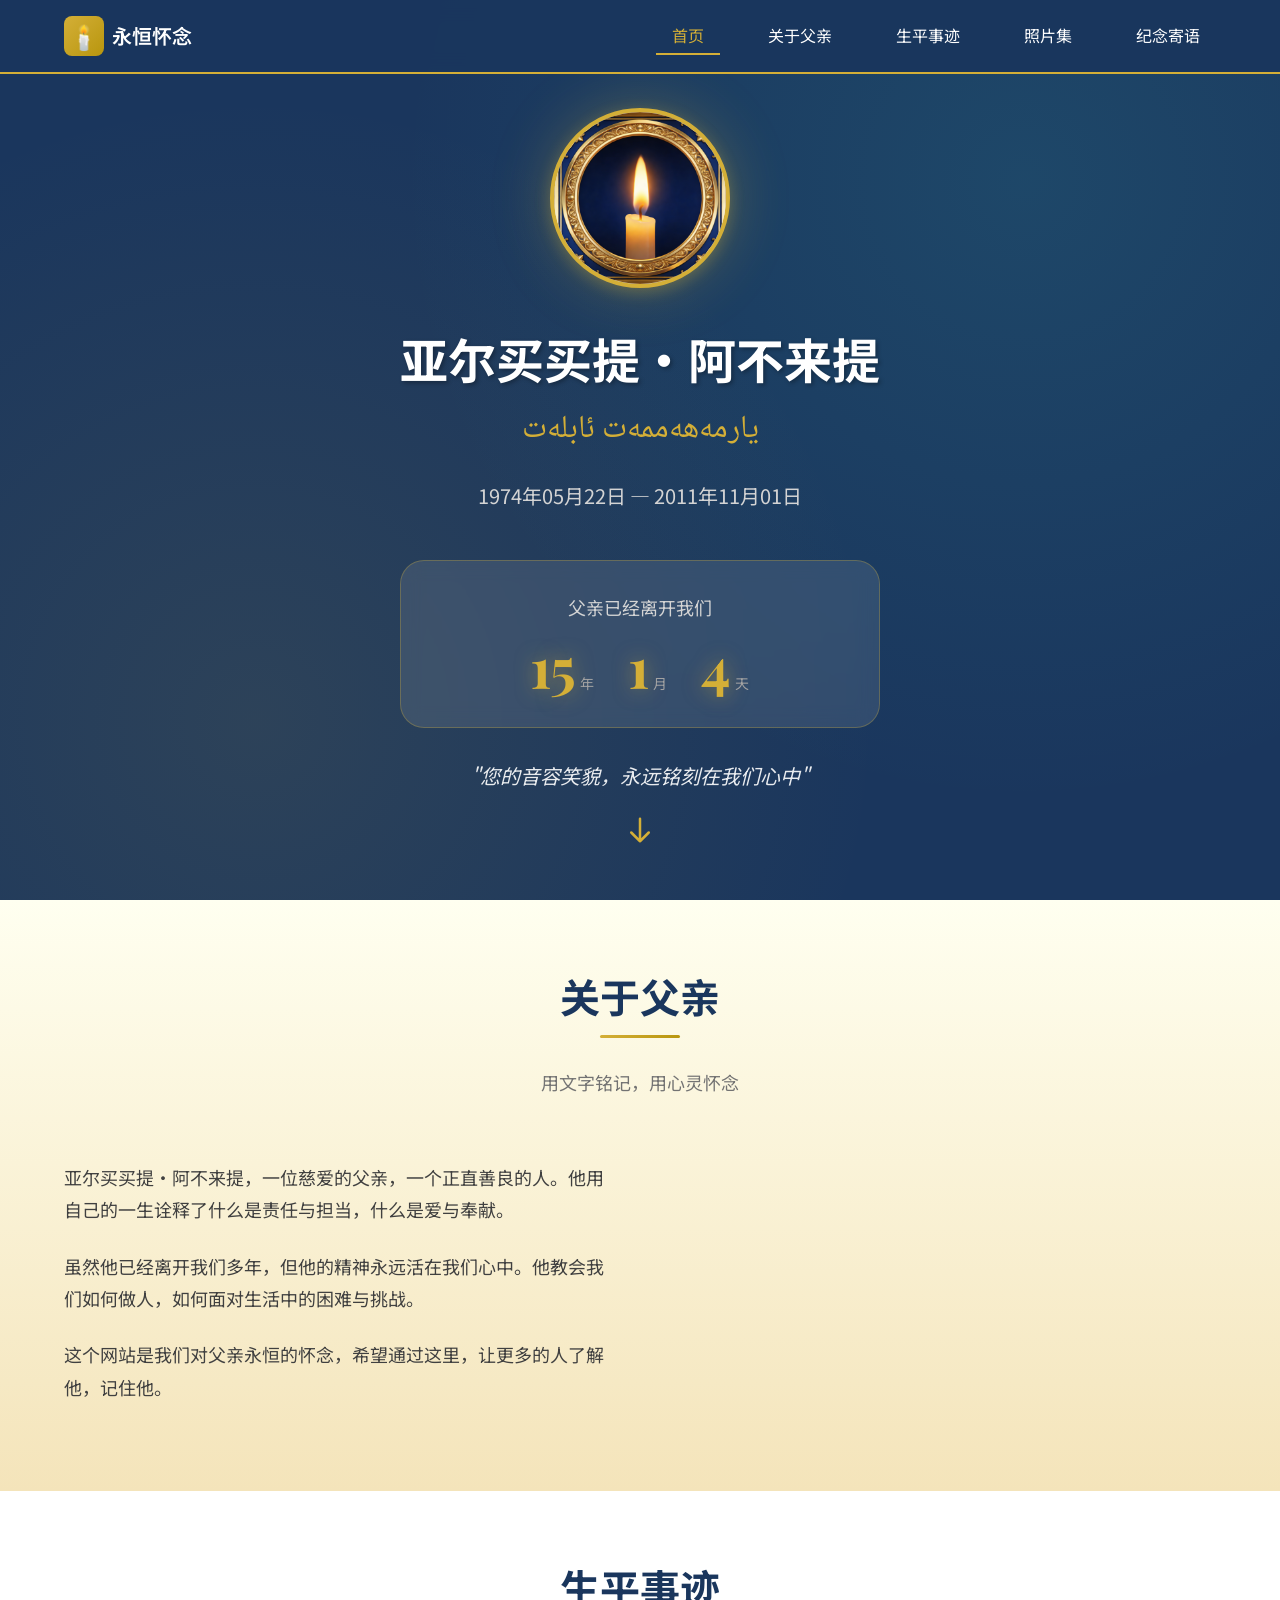
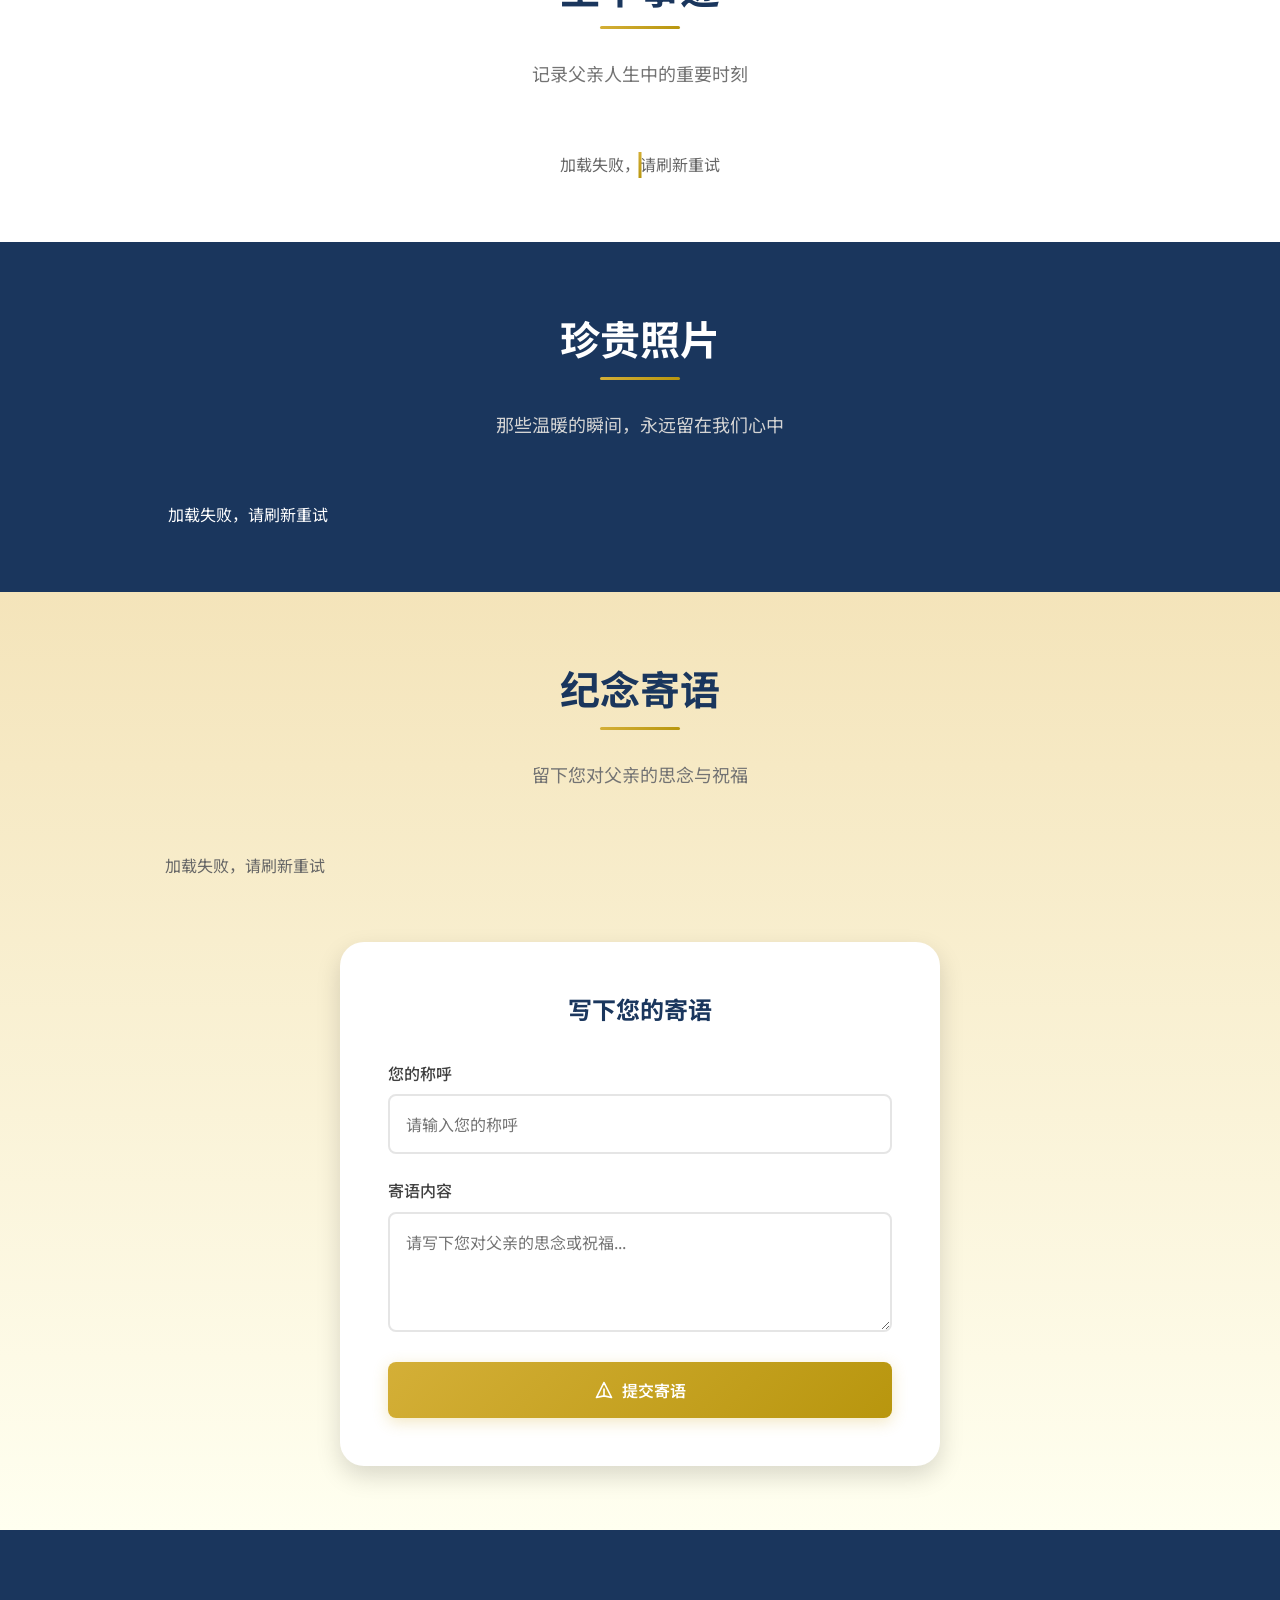
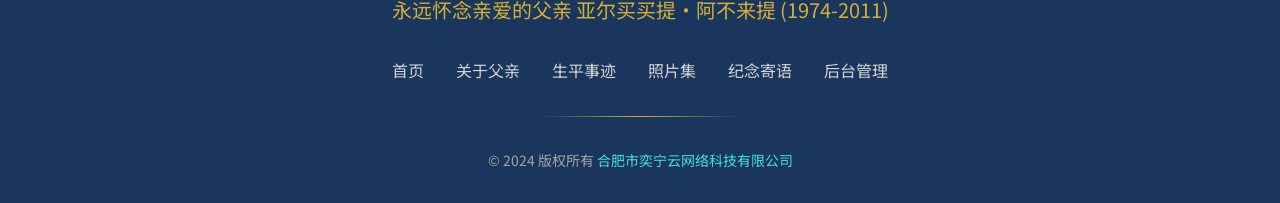
==== frontend/public/index.html @ 2c0def36 "Initial commit" ====
<!DOCTYPE html>
<html lang="zh-CN">
<head>
    <meta charset="UTF-8">
    <meta name="viewport" content="width=device-width, initial-scale=1.0">
    <meta name="description" content="永远怀念亚尔买买提・阿不来提，一位慈爱的父亲。1974.05.22 - 2011.11.01">
    <meta name="keywords" content="纪念网站,亚尔买买提,阿不来提,怀念父亲">
    <title>亚尔买买提・阿不来提纪念网站</title>
    
    <!-- 字体 -->
    <link rel="preconnect" href="https://fonts.googleapis.com">
    <link rel="preconnect" href="https://fonts.gstatic.com" crossorigin>
    <link href="https://fonts.googleapis.com/css2?family=Noto+Sans+SC:wght@300;400;500;600;700&family=Playfair+Display:wght@400;600;700&family=Noto+Naskh+Arabic:wght@400;600&display=swap" rel="stylesheet">
    
    <!-- 样式 -->
    <link rel="stylesheet" href="css/style.css">
    
    <!-- 图标 -->
    <link rel="icon" type="image/svg+xml" href="data:image/svg+xml,%3Csvg xmlns='http://www.w3.org/2000/svg' viewBox='0 0 100 100'%3E%3Ctext y='.9em' font-size='90'%3E🕯️%3C/text%3E%3C/svg%3E">
</head>
<body>
    <!-- 导航栏 -->
    <nav class="navbar" id="navbar">
        <div class="container">
            <a href="#" class="logo">
                <span class="logo-icon">🕯️</span>
                <span class="logo-text">永恒怀念</span>
            </a>
            <ul class="nav-links" id="navLinks">
                <li><a href="#hero" class="nav-link active">首页</a></li>
                <li><a href="#about" class="nav-link">关于父亲</a></li>
                <li><a href="#timeline" class="nav-link">生平事迹</a></li>
                <li><a href="#gallery" class="nav-link">照片集</a></li>
                <li><a href="#messages" class="nav-link">纪念寄语</a></li>
            </ul>
            <button class="mobile-toggle" id="mobileToggle" aria-label="菜单">
                <span></span>
                <span></span>
                <span></span>
            </button>
        </div>
    </nav>

    <!-- 英雄区域 -->
    <section class="hero" id="hero">
        <div class="hero-bg"></div>
        <div class="hero-overlay"></div>
        <div class="hero-pattern"></div>
        
        <div class="hero-content">
            <div class="hero-avatar">
                <img src="assets/images/avatar.png" alt="亚尔买买提・阿不来提" onerror="this.style.display='none'">
            </div>
            
            <h1 class="hero-name" id="fatherName">亚尔买买提・阿不来提</h1>
            <p class="hero-name-uyghur" id="fatherNameUyghur">يارمەھەممەت ئابلەت</p>
            <p class="hero-dates">
                <span id="birthDate">1974年05月22日</span> — <span id="deathDate">2011年11月01日</span>
            </p>
            
            <!-- 时间计算模块 -->
            <div class="time-counter">
                <p class="time-counter-label">父亲已经离开我们</p>
                <div class="time-counter-value" id="timeCounter">
                    <div class="time-unit">
                        <span class="time-number" id="years">--</span>
                        <span class="time-label">年</span>
                    </div>
                    <div class="time-unit">
                        <span class="time-number" id="months">--</span>
                        <span class="time-label">月</span>
                    </div>
                    <div class="time-unit">
                        <span class="time-number" id="days">--</span>
                        <span class="time-label">天</span>
                    </div>
                </div>
            </div>
            
            <p class="hero-quote" id="heroQuote">
                "您的音容笑貌，永远铭刻在我们心中"
            </p>
        </div>
        
        <a href="#about" class="scroll-indicator" aria-label="向下滚动">
            <svg xmlns="http://www.w3.org/2000/svg" fill="none" viewBox="0 0 24 24" stroke="currentColor">
                <path stroke-linecap="round" stroke-linejoin="round" stroke-width="2" d="M19 14l-7 7m0 0l-7-7m7 7V3" />
            </svg>
        </a>
    </section>

    <!-- 关于简介 -->
    <section class="section about-section" id="about">
        <div class="container">
            <header class="section-header">
                <h2 class="section-title">关于父亲</h2>
                <p class="section-subtitle">用文字铭记，用心灵怀念</p>
            </header>
            
            <div class="about-content">
                <div class="about-image">
                    <img src="assets/images/about.jpg" alt="父亲的照片" onerror="this.parentElement.style.display='none'">
                </div>
                <div class="about-text" id="aboutText">
                    <p>亚尔买买提・阿不来提，一位慈爱的父亲，一个正直善良的人。他用自己的一生诠释了什么是责任与担当，什么是爱与奉献。</p>
                    <p>虽然他已经离开我们多年，但他的精神永远活在我们心中。他教会我们如何做人，如何面对生活中的困难与挑战。</p>
                    <p>这个网站是我们对父亲永恒的怀念，希望通过这里，让更多的人了解他，记住他。</p>
                </div>
            </div>
        </div>
    </section>

    <!-- 生平时间线 -->
    <section class="section timeline-section" id="timeline">
        <div class="container">
            <header class="section-header">
                <h2 class="section-title">生平事迹</h2>
                <p class="section-subtitle">记录父亲人生中的重要时刻</p>
            </header>
            
            <div class="timeline" id="timelineContainer">
                <!-- 时间线内容将通过JS动态加载 -->
                <div class="loading">
                    <div class="loading-spinner"></div>
                </div>
            </div>
        </div>
    </section>

    <!-- 照片集 -->
    <section class="section gallery-section" id="gallery">
        <div class="container">
            <header class="section-header">
                <h2 class="section-title">珍贵照片</h2>
                <p class="section-subtitle">那些温暖的瞬间，永远留在我们心中</p>
            </header>
            
            <div class="gallery-grid" id="galleryContainer">
                <!-- 照片内容将通过JS动态加载 -->
                <div class="loading">
                    <div class="loading-spinner"></div>
                </div>
            </div>
        </div>
    </section>

    <!-- 纪念寄语 -->
    <section class="section messages-section" id="messages">
        <div class="container">
            <header class="section-header">
                <h2 class="section-title">纪念寄语</h2>
                <p class="section-subtitle">留下您对父亲的思念与祝福</p>
            </header>
            
            <div class="messages-grid" id="messagesContainer">
                <!-- 寄语内容将通过JS动态加载 -->
                <div class="loading">
                    <div class="loading-spinner"></div>
                </div>
            </div>
            
            <!-- 留言表单 -->
            <div class="message-form-container">
                <h3 class="message-form-title">写下您的寄语</h3>
                <form id="messageForm">
                    <div class="form-group">
                        <label class="form-label" for="authorName">您的称呼</label>
                        <input type="text" id="authorName" name="author_name" class="form-input" placeholder="请输入您的称呼" required maxlength="100">
                    </div>
                    <div class="form-group">
                        <label class="form-label" for="messageContent">寄语内容</label>
                        <textarea id="messageContent" name="content" class="form-textarea" placeholder="请写下您对父亲的思念或祝福..." required minlength="5" maxlength="1000"></textarea>
                    </div>
                    <button type="submit" class="btn btn-primary btn-block">
                        <svg xmlns="http://www.w3.org/2000/svg" width="20" height="20" fill="none" viewBox="0 0 24 24" stroke="currentColor">
                            <path stroke-linecap="round" stroke-linejoin="round" stroke-width="2" d="M12 19l9 2-9-18-9 18 9-2zm0 0v-8" />
                        </svg>
                        提交寄语
                    </button>
                </form>
            </div>
        </div>
    </section>

    <!-- 页脚 -->
    <footer class="footer">
        <div class="container">
            <div class="footer-content">
                <p class="footer-memorial" id="footerMemorial">
                    永远怀念亲爱的父亲 亚尔买买提・阿不来提 (1974-2011)
                </p>
                
                <nav class="footer-nav">
                    <a href="#hero">首页</a>
                    <a href="#about">关于父亲</a>
                    <a href="#timeline">生平事迹</a>
                    <a href="#gallery">照片集</a>
                    <a href="#messages">纪念寄语</a>
                    <a href="/admin/">后台管理</a>
                </nav>
                
                <div class="footer-divider"></div>
                
                <p class="footer-copyright">
                    © 2024 版权所有 <a href="https://www.yiningyun.com" target="_blank" rel="noopener">合肥市奕宁云网络科技有限公司</a>
                </p>
            </div>
        </div>
    </footer>

    <!-- Toast 通知容器 -->
    <div class="toast-container" id="toastContainer"></div>

    <!-- 图片查看模态框 -->
    <div class="modal-overlay" id="lightboxModal">
        <div class="modal lightbox">
            <button class="modal-close" id="lightboxClose" aria-label="关闭">
                <svg xmlns="http://www.w3.org/2000/svg" width="24" height="24" fill="none" viewBox="0 0 24 24" stroke="currentColor">
                    <path stroke-linecap="round" stroke-linejoin="round" stroke-width="2" d="M6 18L18 6M6 6l12 12" />
                </svg>
            </button>
            <img id="lightboxImage" src="" alt="">
        </div>
    </div>

    <!-- 主脚本 -->
    <script src="js/app.js"></script>
</body>
</html>
---- frontend/public/css/style.css ----
/**
 * 亚尔买买提・阿不来提纪念网站 - 主样式表
 * 融入新疆维吾尔族特色设计元素
 * 版权所有 © 合肥市奕宁云网络科技有限公司 www.yiningyun.com
 */

/* ==================== CSS变量定义 ==================== */
:root {
    /* 维吾尔族特色配色 */
    --color-gold: #D4AF37;
    --color-gold-light: #E8C758;
    --color-gold-dark: #B8960E;
    --color-deep-blue: #1a365d;
    --color-deep-blue-light: #2d4a7c;
    --color-turquoise: #40E0D0;
    --color-turquoise-light: #7FFFD4;
    --color-crimson: #DC143C;
    --color-ivory: #FFFFF0;
    --color-sand: #F4E4BA;
    --color-brown: #8B4513;
    
    /* 通用颜色 */
    --color-white: #ffffff;
    --color-black: #1a1a1a;
    --color-gray-100: #f7f7f7;
    --color-gray-200: #e5e5e5;
    --color-gray-300: #d4d4d4;
    --color-gray-400: #a3a3a3;
    --color-gray-500: #737373;
    --color-gray-600: #525252;
    --color-gray-700: #404040;
    --color-gray-800: #262626;
    
    /* 渐变色 */
    --gradient-gold: linear-gradient(135deg, var(--color-gold) 0%, var(--color-gold-dark) 100%);
    --gradient-blue: linear-gradient(135deg, var(--color-deep-blue) 0%, var(--color-deep-blue-light) 100%);
    --gradient-hero: linear-gradient(180deg, rgba(26, 54, 93, 0.9) 0%, rgba(26, 54, 93, 0.7) 50%, rgba(26, 54, 93, 0.9) 100%);
    
    /* 字体 */
    --font-primary: 'Noto Sans SC', 'Microsoft YaHei', sans-serif;
    --font-decorative: 'Playfair Display', serif;
    --font-arabic: 'Noto Naskh Arabic', serif;
    
    /* 间距 */
    --spacing-xs: 0.25rem;
    --spacing-sm: 0.5rem;
    --spacing-md: 1rem;
    --spacing-lg: 1.5rem;
    --spacing-xl: 2rem;
    --spacing-2xl: 3rem;
    --spacing-3xl: 4rem;
    
    /* 阴影 */
    --shadow-sm: 0 1px 2px rgba(0, 0, 0, 0.1);
    --shadow-md: 0 4px 6px rgba(0, 0, 0, 0.1);
    --shadow-lg: 0 10px 25px rgba(0, 0, 0, 0.15);
    --shadow-xl: 0 20px 40px rgba(0, 0, 0, 0.2);
    --shadow-gold: 0 4px 15px rgba(212, 175, 55, 0.3);
    
    /* 圆角 */
    --radius-sm: 4px;
    --radius-md: 8px;
    --radius-lg: 16px;
    --radius-xl: 24px;
    --radius-full: 9999px;
    
    /* 过渡 */
    --transition-fast: 0.15s ease;
    --transition-normal: 0.3s ease;
    --transition-slow: 0.5s ease;
}

/* ==================== 重置样式 ==================== */
*, *::before, *::after {
    margin: 0;
    padding: 0;
    box-sizing: border-box;
}

html {
    scroll-behavior: smooth;
    font-size: 16px;
}

body {
    font-family: var(--font-primary);
    color: var(--color-gray-800);
    background-color: var(--color-ivory);
    line-height: 1.6;
    min-height: 100vh;
    overflow-x: hidden;
}

a {
    text-decoration: none;
    color: inherit;
    transition: color var(--transition-fast);
}

img {
    max-width: 100%;
    height: auto;
    display: block;
}

ul, ol {
    list-style: none;
}

button {
    cursor: pointer;
    border: none;
    background: none;
    font-family: inherit;
}

/* ==================== 维吾尔族装饰纹样 ==================== */
.pattern-border {
    position: relative;
}

.pattern-border::before,
.pattern-border::after {
    content: '';
    position: absolute;
    left: 0;
    right: 0;
    height: 20px;
    background: url("data:image/svg+xml,%3Csvg xmlns='http://www.w3.org/2000/svg' viewBox='0 0 100 20'%3E%3Cpath d='M0 10 L10 0 L20 10 L30 0 L40 10 L50 0 L60 10 L70 0 L80 10 L90 0 L100 10' stroke='%23D4AF37' stroke-width='2' fill='none'/%3E%3Ccircle cx='10' cy='0' r='3' fill='%23D4AF37'/%3E%3Ccircle cx='30' cy='0' r='3' fill='%23D4AF37'/%3E%3Ccircle cx='50' cy='0' r='3' fill='%23D4AF37'/%3E%3Ccircle cx='70' cy='0' r='3' fill='%23D4AF37'/%3E%3Ccircle cx='90' cy='0' r='3' fill='%23D4AF37'/%3E%3C/svg%3E") repeat-x;
    opacity: 0.6;
}

.pattern-border::before {
    top: 0;
}

.pattern-border::after {
    bottom: 0;
    transform: rotate(180deg);
}

/* 几何装饰图案 */
.geometric-pattern {
    background-image: 
        linear-gradient(45deg, transparent 45%, var(--color-gold) 45%, var(--color-gold) 55%, transparent 55%),
        linear-gradient(-45deg, transparent 45%, var(--color-gold) 45%, var(--color-gold) 55%, transparent 55%);
    background-size: 20px 20px;
    opacity: 0.1;
}

/* ==================== 导航栏 ==================== */
.navbar {
    position: fixed;
    top: 0;
    left: 0;
    right: 0;
    z-index: 1000;
    background: rgba(26, 54, 93, 0.95);
    backdrop-filter: blur(10px);
    padding: var(--spacing-md) 0;
    transition: all var(--transition-normal);
    border-bottom: 2px solid var(--color-gold);
}

.navbar.scrolled {
    padding: var(--spacing-sm) 0;
    box-shadow: var(--shadow-lg);
}

.navbar .container {
    display: flex;
    justify-content: space-between;
    align-items: center;
    max-width: 1200px;
    margin: 0 auto;
    padding: 0 var(--spacing-lg);
}

.navbar .logo {
    display: flex;
    align-items: center;
    gap: var(--spacing-sm);
}

.navbar .logo-icon {
    width: 40px;
    height: 40px;
    background: var(--gradient-gold);
    border-radius: var(--radius-md);
    display: flex;
    align-items: center;
    justify-content: center;
    font-size: 1.5rem;
}

.navbar .logo-text {
    color: var(--color-white);
    font-size: 1.25rem;
    font-weight: 600;
}

.navbar .nav-links {
    display: flex;
    gap: var(--spacing-xl);
}

.navbar .nav-link {
    color: var(--color-white);
    font-size: 1rem;
    padding: var(--spacing-sm) var(--spacing-md);
    position: relative;
    transition: color var(--transition-fast);
}

.navbar .nav-link::after {
    content: '';
    position: absolute;
    bottom: 0;
    left: 50%;
    width: 0;
    height: 2px;
    background: var(--color-gold);
    transition: all var(--transition-normal);
    transform: translateX(-50%);
}

.navbar .nav-link:hover,
.navbar .nav-link.active {
    color: var(--color-gold);
}

.navbar .nav-link:hover::after,
.navbar .nav-link.active::after {
    width: 100%;
}

.navbar .mobile-toggle {
    display: none;
    flex-direction: column;
    gap: 5px;
    padding: var(--spacing-sm);
}

.navbar .mobile-toggle span {
    width: 25px;
    height: 2px;
    background: var(--color-white);
    transition: all var(--transition-fast);
}

/* ==================== 英雄区域 ==================== */
.hero {
    min-height: 100vh;
    display: flex;
    align-items: center;
    justify-content: center;
    position: relative;
    background: var(--color-deep-blue);
    overflow: hidden;
}

.hero-bg {
    position: absolute;
    inset: 0;
    background: url('../assets/images/hero-bg.jpg') center/cover no-repeat;
    opacity: 0.3;
}

.hero-overlay {
    position: absolute;
    inset: 0;
    background: var(--gradient-hero);
}

.hero-pattern {
    position: absolute;
    inset: 0;
    background-image: 
        radial-gradient(circle at 20% 80%, rgba(212, 175, 55, 0.1) 0%, transparent 50%),
        radial-gradient(circle at 80% 20%, rgba(64, 224, 208, 0.1) 0%, transparent 50%);
}

.hero-content {
    position: relative;
    z-index: 10;
    text-align: center;
    padding: var(--spacing-xl);
    max-width: 800px;
}

.hero-avatar {
    width: 180px;
    height: 180px;
    margin: 0 auto var(--spacing-xl);
    border-radius: 50%;
    border: 4px solid var(--color-gold);
    box-shadow: var(--shadow-gold), 0 0 60px rgba(212, 175, 55, 0.3);
    overflow: hidden;
    background: var(--color-gray-200);
    animation: float 6s ease-in-out infinite;
}

@keyframes float {
    0%, 100% { transform: translateY(0); }
    50% { transform: translateY(-10px); }
}

.hero-avatar img {
    width: 100%;
    height: 100%;
    object-fit: cover;
}

.hero-name {
    font-size: 3rem;
    font-weight: 700;
    color: var(--color-white);
    margin-bottom: var(--spacing-sm);
    text-shadow: 2px 2px 4px rgba(0, 0, 0, 0.3);
}

.hero-name-uyghur {
    font-family: var(--font-arabic);
    font-size: 2rem;
    color: var(--color-gold);
    margin-bottom: var(--spacing-lg);
    direction: rtl;
}

.hero-dates {
    font-size: 1.25rem;
    color: var(--color-gray-300);
    margin-bottom: var(--spacing-2xl);
}

/* 时间计算模块 */
.time-counter {
    background: rgba(255, 255, 255, 0.1);
    backdrop-filter: blur(10px);
    border-radius: var(--radius-xl);
    padding: var(--spacing-xl) var(--spacing-2xl);
    border: 1px solid rgba(212, 175, 55, 0.3);
    margin-bottom: var(--spacing-xl);
}

.time-counter-label {
    font-size: 1.125rem;
    color: var(--color-gray-300);
    margin-bottom: var(--spacing-md);
}

.time-counter-value {
    display: flex;
    justify-content: center;
    gap: var(--spacing-xl);
    flex-wrap: wrap;
}

.time-unit {
    text-align: center;
}

.time-number {
    font-size: 3.5rem;
    font-weight: 700;
    color: var(--color-gold);
    line-height: 1;
    font-family: var(--font-decorative);
    text-shadow: 0 0 20px rgba(212, 175, 55, 0.5);
}

.time-label {
    font-size: 0.875rem;
    color: var(--color-gray-400);
    margin-top: var(--spacing-xs);
    text-transform: uppercase;
    letter-spacing: 2px;
}

.hero-quote {
    font-size: 1.25rem;
    color: var(--color-white);
    font-style: italic;
    max-width: 600px;
    margin: 0 auto;
    opacity: 0.9;
}

.scroll-indicator {
    position: absolute;
    bottom: var(--spacing-2xl);
    left: 50%;
    transform: translateX(-50%);
    animation: bounce 2s infinite;
}

@keyframes bounce {
    0%, 20%, 50%, 80%, 100% { transform: translateX(-50%) translateY(0); }
    40% { transform: translateX(-50%) translateY(-20px); }
    60% { transform: translateX(-50%) translateY(-10px); }
}

.scroll-indicator svg {
    width: 30px;
    height: 30px;
    color: var(--color-gold);
}

/* ==================== 通用容器 ==================== */
.container {
    max-width: 1200px;
    margin: 0 auto;
    padding: 0 var(--spacing-lg);
}

.section {
    padding: var(--spacing-3xl) 0;
}

.section-header {
    text-align: center;
    margin-bottom: var(--spacing-3xl);
}

.section-title {
    font-size: 2.5rem;
    font-weight: 700;
    color: var(--color-deep-blue);
    margin-bottom: var(--spacing-md);
    position: relative;
    display: inline-block;
}

.section-title::after {
    content: '';
    position: absolute;
    bottom: -10px;
    left: 50%;
    transform: translateX(-50%);
    width: 80px;
    height: 3px;
    background: var(--gradient-gold);
    border-radius: var(--radius-full);
}

.section-subtitle {
    font-size: 1.125rem;
    color: var(--color-gray-500);
    max-width: 600px;
    margin: var(--spacing-lg) auto 0;
}

/* ==================== 关于简介 ==================== */
.about-section {
    background: linear-gradient(180deg, var(--color-ivory) 0%, var(--color-sand) 100%);
}

.about-content {
    display: grid;
    grid-template-columns: 1fr 1fr;
    gap: var(--spacing-3xl);
    align-items: center;
}

.about-image {
    position: relative;
}

.about-image img {
    border-radius: var(--radius-lg);
    box-shadow: var(--shadow-xl);
}

.about-image::before {
    content: '';
    position: absolute;
    top: -20px;
    left: -20px;
    right: 20px;
    bottom: 20px;
    border: 3px solid var(--color-gold);
    border-radius: var(--radius-lg);
    z-index: -1;
}

.about-text {
    font-size: 1.125rem;
    line-height: 1.8;
    color: var(--color-gray-700);
}

.about-text p {
    margin-bottom: var(--spacing-lg);
}

/* ==================== 生平时间线 ==================== */
.timeline-section {
    background: var(--color-white);
}

.timeline {
    position: relative;
    max-width: 800px;
    margin: 0 auto;
}

.timeline::before {
    content: '';
    position: absolute;
    left: 50%;
    top: 0;
    bottom: 0;
    width: 3px;
    background: var(--gradient-gold);
    transform: translateX(-50%);
}

.timeline-item {
    position: relative;
    padding: var(--spacing-xl) 0;
    display: grid;
    grid-template-columns: 1fr 1fr;
    gap: var(--spacing-2xl);
}

.timeline-item:nth-child(odd) .timeline-content {
    grid-column: 1;
    text-align: right;
    padding-right: var(--spacing-2xl);
}

.timeline-item:nth-child(odd) .timeline-date {
    grid-column: 2;
    text-align: left;
    padding-left: var(--spacing-2xl);
}

.timeline-item:nth-child(even) .timeline-content {
    grid-column: 2;
    text-align: left;
    padding-left: var(--spacing-2xl);
}

.timeline-item:nth-child(even) .timeline-date {
    grid-column: 1;
    text-align: right;
    padding-right: var(--spacing-2xl);
}

.timeline-dot {
    position: absolute;
    left: 50%;
    top: 50%;
    transform: translate(-50%, -50%);
    width: 20px;
    height: 20px;
    background: var(--color-gold);
    border-radius: 50%;
    border: 4px solid var(--color-white);
    box-shadow: var(--shadow-md);
    z-index: 10;
}

.timeline-date {
    font-size: 1.25rem;
    font-weight: 600;
    color: var(--color-gold-dark);
    display: flex;
    align-items: center;
}

.timeline-content h3 {
    font-size: 1.5rem;
    color: var(--color-deep-blue);
    margin-bottom: var(--spacing-sm);
}

.timeline-content p {
    color: var(--color-gray-600);
    line-height: 1.7;
}

/* ==================== 照片集 ==================== */
.gallery-section {
    background: var(--color-deep-blue);
    color: var(--color-white);
}

.gallery-section .section-title {
    color: var(--color-white);
}

.gallery-section .section-subtitle {
    color: var(--color-gray-300);
}

.gallery-grid {
    display: grid;
    grid-template-columns: repeat(auto-fill, minmax(300px, 1fr));
    gap: var(--spacing-lg);
}

.gallery-item {
    position: relative;
    border-radius: var(--radius-lg);
    overflow: hidden;
    aspect-ratio: 4/3;
    cursor: pointer;
    transition: transform var(--transition-normal);
}

.gallery-item:hover {
    transform: scale(1.02);
}

.gallery-item img {
    width: 100%;
    height: 100%;
    object-fit: cover;
    transition: transform var(--transition-slow);
}

.gallery-item:hover img {
    transform: scale(1.1);
}

.gallery-overlay {
    position: absolute;
    inset: 0;
    background: linear-gradient(transparent 50%, rgba(0, 0, 0, 0.8) 100%);
    display: flex;
    align-items: flex-end;
    padding: var(--spacing-lg);
    opacity: 0;
    transition: opacity var(--transition-normal);
}

.gallery-item:hover .gallery-overlay {
    opacity: 1;
}

.gallery-caption {
    color: var(--color-white);
}

.gallery-caption h4 {
    font-size: 1.125rem;
    margin-bottom: var(--spacing-xs);
}

.gallery-caption p {
    font-size: 0.875rem;
    opacity: 0.8;
}

/* ==================== 寄语墙 ==================== */
.messages-section {
    background: linear-gradient(180deg, var(--color-sand) 0%, var(--color-ivory) 100%);
}

.messages-grid {
    display: grid;
    grid-template-columns: repeat(auto-fill, minmax(350px, 1fr));
    gap: var(--spacing-xl);
}

.message-card {
    background: var(--color-white);
    border-radius: var(--radius-lg);
    padding: var(--spacing-xl);
    box-shadow: var(--shadow-md);
    position: relative;
    transition: all var(--transition-normal);
    border-left: 4px solid var(--color-gold);
}

.message-card:hover {
    transform: translateY(-5px);
    box-shadow: var(--shadow-lg);
}

.message-card::before {
    content: '"';
    position: absolute;
    top: var(--spacing-md);
    left: var(--spacing-lg);
    font-size: 4rem;
    color: var(--color-gold);
    opacity: 0.2;
    font-family: var(--font-decorative);
    line-height: 1;
}

.message-content {
    font-size: 1rem;
    line-height: 1.8;
    color: var(--color-gray-700);
    margin-bottom: var(--spacing-lg);
    padding-top: var(--spacing-lg);
}

.message-author {
    display: flex;
    align-items: center;
    gap: var(--spacing-md);
}

.message-avatar {
    width: 40px;
    height: 40px;
    background: var(--gradient-gold);
    border-radius: 50%;
    display: flex;
    align-items: center;
    justify-content: center;
    color: var(--color-white);
    font-weight: 600;
}

.message-name {
    font-weight: 600;
    color: var(--color-deep-blue);
}

.message-date {
    font-size: 0.875rem;
    color: var(--color-gray-400);
}

/* 留言表单 */
.message-form-container {
    max-width: 600px;
    margin: var(--spacing-3xl) auto 0;
    background: var(--color-white);
    border-radius: var(--radius-xl);
    padding: var(--spacing-2xl);
    box-shadow: var(--shadow-lg);
}

.message-form-title {
    font-size: 1.5rem;
    color: var(--color-deep-blue);
    text-align: center;
    margin-bottom: var(--spacing-xl);
}

.form-group {
    margin-bottom: var(--spacing-lg);
}

.form-label {
    display: block;
    font-weight: 500;
    color: var(--color-gray-700);
    margin-bottom: var(--spacing-sm);
}

.form-input,
.form-textarea {
    width: 100%;
    padding: var(--spacing-md);
    border: 2px solid var(--color-gray-200);
    border-radius: var(--radius-md);
    font-size: 1rem;
    font-family: inherit;
    transition: all var(--transition-fast);
    background: var(--color-white);
}

.form-input:focus,
.form-textarea:focus {
    outline: none;
    border-color: var(--color-gold);
    box-shadow: 0 0 0 3px rgba(212, 175, 55, 0.1);
}

.form-textarea {
    min-height: 120px;
    resize: vertical;
}

.btn {
    display: inline-flex;
    align-items: center;
    justify-content: center;
    gap: var(--spacing-sm);
    padding: var(--spacing-md) var(--spacing-xl);
    font-size: 1rem;
    font-weight: 600;
    border-radius: var(--radius-md);
    transition: all var(--transition-normal);
    cursor: pointer;
}

.btn-primary {
    background: var(--gradient-gold);
    color: var(--color-white);
    border: none;
    box-shadow: var(--shadow-gold);
}

.btn-primary:hover {
    transform: translateY(-2px);
    box-shadow: 0 6px 20px rgba(212, 175, 55, 0.4);
}

.btn-primary:active {
    transform: translateY(0);
}

.btn-block {
    width: 100%;
}

/* ==================== 页脚 ==================== */
.footer {
    background: var(--color-deep-blue);
    color: var(--color-white);
    padding: var(--spacing-3xl) 0 var(--spacing-xl);
}

.footer-content {
    display: flex;
    flex-direction: column;
    align-items: center;
    text-align: center;
    gap: var(--spacing-xl);
}

.footer-memorial {
    font-size: 1.25rem;
    color: var(--color-gold);
}

.footer-nav {
    display: flex;
    gap: var(--spacing-xl);
    flex-wrap: wrap;
    justify-content: center;
}

.footer-nav a {
    color: var(--color-gray-300);
    transition: color var(--transition-fast);
}

.footer-nav a:hover {
    color: var(--color-gold);
}

.footer-divider {
    width: 100%;
    max-width: 200px;
    height: 1px;
    background: linear-gradient(90deg, transparent, var(--color-gold), transparent);
}

.footer-copyright {
    font-size: 0.875rem;
    color: var(--color-gray-400);
}

.footer-copyright a {
    color: var(--color-turquoise);
}

.footer-copyright a:hover {
    text-decoration: underline;
}

/* ==================== 响应式设计 ==================== */
@media (max-width: 1024px) {
    .about-content {
        grid-template-columns: 1fr;
        gap: var(--spacing-2xl);
    }
    
    .about-image {
        max-width: 500px;
        margin: 0 auto;
    }
}

@media (max-width: 768px) {
    html {
        font-size: 14px;
    }
    
    .navbar .nav-links {
        position: fixed;
        top: 70px;
        left: 0;
        right: 0;
        background: var(--color-deep-blue);
        flex-direction: column;
        align-items: center;
        padding: var(--spacing-xl);
        gap: var(--spacing-lg);
        transform: translateY(-100%);
        opacity: 0;
        transition: all var(--transition-normal);
        pointer-events: none;
    }
    
    .navbar .nav-links.active {
        transform: translateY(0);
        opacity: 1;
        pointer-events: auto;
    }
    
    .navbar .mobile-toggle {
        display: flex;
    }
    
    .hero-name {
        font-size: 2rem;
    }
    
    .hero-name-uyghur {
        font-size: 1.5rem;
    }
    
    .time-number {
        font-size: 2.5rem;
    }
    
    .timeline::before {
        left: 20px;
    }
    
    .timeline-item {
        grid-template-columns: 1fr;
        padding-left: 60px;
    }
    
    .timeline-item .timeline-content,
    .timeline-item .timeline-date {
        grid-column: 1 !important;
        text-align: left !important;
        padding: 0 !important;
    }
    
    .timeline-dot {
        left: 20px;
    }
    
    .messages-grid {
        grid-template-columns: 1fr;
    }
}

@media (max-width: 480px) {
    .section {
        padding: var(--spacing-2xl) 0;
    }
    
    .section-title {
        font-size: 1.75rem;
    }
    
    .time-counter-value {
        gap: var(--spacing-md);
    }
    
    .time-number {
        font-size: 2rem;
    }
    
    .gallery-grid {
        grid-template-columns: 1fr;
    }
}

/* ==================== 动画类 ==================== */
.fade-in {
    animation: fadeIn 0.6s ease forwards;
}

@keyframes fadeIn {
    from {
        opacity: 0;
        transform: translateY(20px);
    }
    to {
        opacity: 1;
        transform: translateY(0);
    }
}

.slide-in-left {
    animation: slideInLeft 0.6s ease forwards;
}

@keyframes slideInLeft {
    from {
        opacity: 0;
        transform: translateX(-30px);
    }
    to {
        opacity: 1;
        transform: translateX(0);
    }
}

.slide-in-right {
    animation: slideInRight 0.6s ease forwards;
}

@keyframes slideInRight {
    from {
        opacity: 0;
        transform: translateX(30px);
    }
    to {
        opacity: 1;
        transform: translateX(0);
    }
}

/* ==================== Toast 通知 ==================== */
.toast-container {
    position: fixed;
    top: var(--spacing-xl);
    right: var(--spacing-xl);
    z-index: 9999;
    display: flex;
    flex-direction: column;
    gap: var(--spacing-md);
}

.toast {
    background: var(--color-white);
    border-radius: var(--radius-md);
    padding: var(--spacing-md) var(--spacing-lg);
    box-shadow: var(--shadow-lg);
    display: flex;
    align-items: center;
    gap: var(--spacing-md);
    min-width: 300px;
    animation: slideInRight 0.3s ease;
}

.toast.success {
    border-left: 4px solid #10B981;
}

.toast.error {
    border-left: 4px solid #EF4444;
}

.toast.warning {
    border-left: 4px solid #F59E0B;
}

.toast-icon {
    font-size: 1.25rem;
}

.toast-message {
    flex: 1;
    color: var(--color-gray-700);
}

.toast-close {
    color: var(--color-gray-400);
    cursor: pointer;
    padding: var(--spacing-xs);
}

.toast-close:hover {
    color: var(--color-gray-600);
}

/* ==================== 模态框 ==================== */
.modal-overlay {
    position: fixed;
    inset: 0;
    background: rgba(0, 0, 0, 0.6);
    display: flex;
    align-items: center;
    justify-content: center;
    z-index: 9999;
    opacity: 0;
    visibility: hidden;
    transition: all var(--transition-normal);
}

.modal-overlay.active {
    opacity: 1;
    visibility: visible;
}

.modal {
    background: var(--color-white);
    border-radius: var(--radius-xl);
    max-width: 90%;
    max-height: 90vh;
    overflow: auto;
    transform: scale(0.9);
    transition: transform var(--transition-normal);
}

.modal-overlay.active .modal {
    transform: scale(1);
}

.modal-header {
    padding: var(--spacing-lg);
    border-bottom: 1px solid var(--color-gray-200);
    display: flex;
    justify-content: space-between;
    align-items: center;
}

.modal-title {
    font-size: 1.25rem;
    font-weight: 600;
    color: var(--color-deep-blue);
}

.modal-close {
    width: 32px;
    height: 32px;
    border-radius: 50%;
    display: flex;
    align-items: center;
    justify-content: center;
    color: var(--color-gray-500);
    transition: all var(--transition-fast);
}

.modal-close:hover {
    background: var(--color-gray-100);
    color: var(--color-gray-700);
}

.modal-body {
    padding: var(--spacing-lg);
}

.modal-footer {
    padding: var(--spacing-lg);
    border-top: 1px solid var(--color-gray-200);
    display: flex;
    justify-content: flex-end;
    gap: var(--spacing-md);
}

/* 图片查看模态框 */
.lightbox {
    max-width: 1000px;
    background: transparent;
}

.lightbox img {
    border-radius: var(--radius-lg);
    max-height: 80vh;
}

/* ==================== 加载动画 ==================== */
.loading {
    display: flex;
    align-items: center;
    justify-content: center;
    padding: var(--spacing-2xl);
}

.loading-spinner {
    width: 40px;
    height: 40px;
    border: 3px solid var(--color-gray-200);
    border-top-color: var(--color-gold);
    border-radius: 50%;
    animation: spin 1s linear infinite;
}

@keyframes spin {
    to {
        transform: rotate(360deg);
    }
}
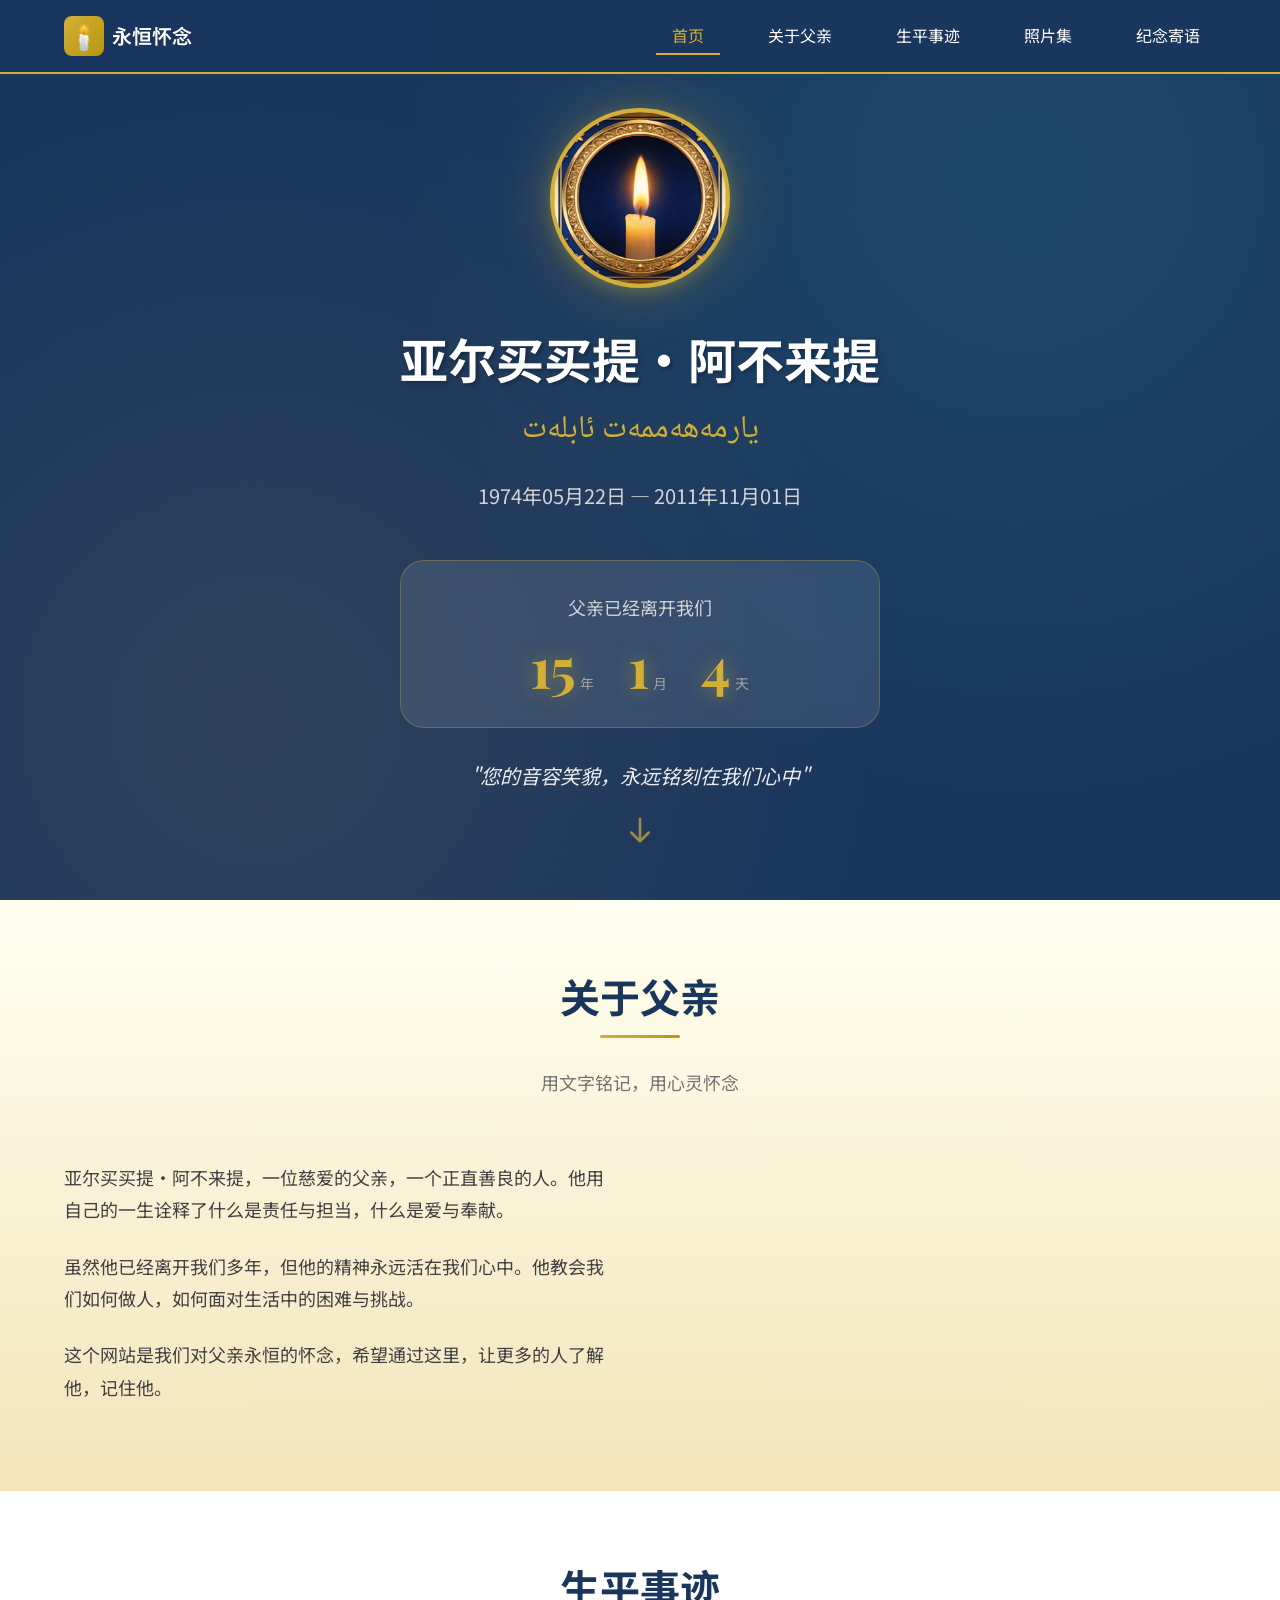
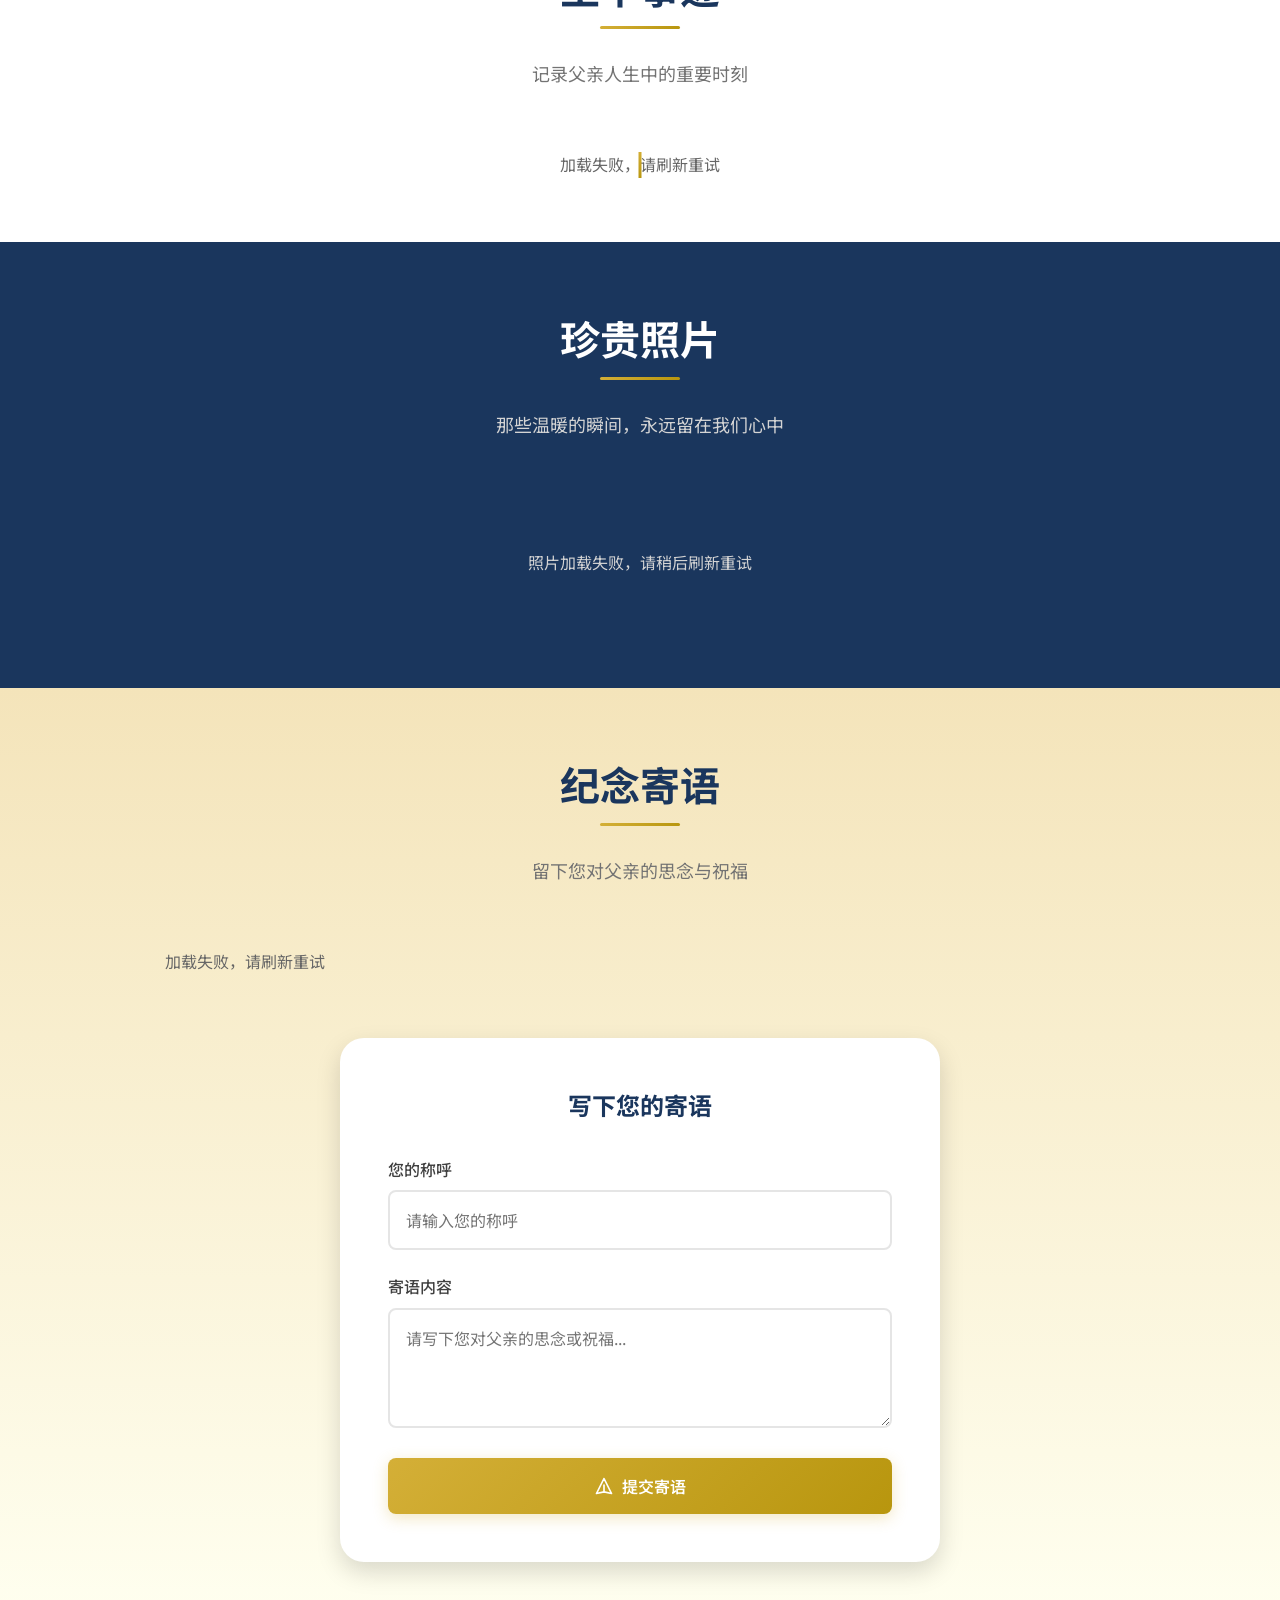
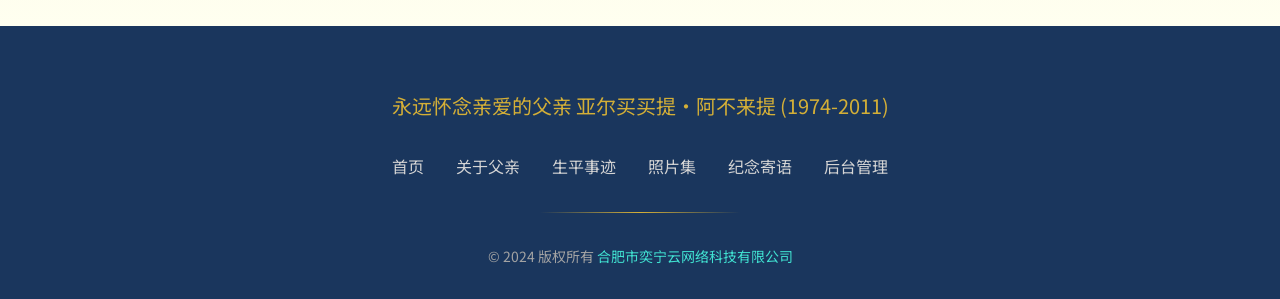
==== commit c198477f: "feat: 照片分类相册与庄重化浏览体验 - 新增相册功能：预置家庭、工作、朋友、故乡、重要时刻五类相册，   后台可增删改（删除相册时照片自动转为未分类） - 照片支持填写说明与拍摄时间，按拍摄时间" ====
--- a/frontend/public/index.html
+++ b/frontend/public/index.html
@@ -134,7 +134,10 @@
                 <h2 class="section-title">珍贵照片</h2>
                 <p class="section-subtitle">那些温暖的瞬间，永远留在我们心中</p>
             </header>
-            
+
+            <!-- 相册分类标签 -->
+            <nav class="album-tabs" id="albumTabs" aria-label="相册分类"></nav>
+
             <div class="gallery-grid" id="galleryContainer">
                 <!-- 照片内容将通过JS动态加载 -->
                 <div class="loading">
@@ -220,6 +223,11 @@
                 </svg>
             </button>
             <img id="lightboxImage" src="" alt="">
+            <div class="lightbox-caption" id="lightboxCaption">
+                <h4 id="lightboxTitle"></h4>
+                <p class="lightbox-date" id="lightboxDate"></p>
+                <p class="lightbox-desc" id="lightboxDesc"></p>
+            </div>
         </div>
     </div>
 
--- a/frontend/public/css/style.css
+++ b/frontend/public/css/style.css
@@ -297,12 +297,6 @@
     box-shadow: var(--shadow-gold), 0 0 60px rgba(212, 175, 55, 0.3);
     overflow: hidden;
     background: var(--color-gray-200);
-    animation: float 6s ease-in-out infinite;
-}
-
-@keyframes float {
-    0%, 100% { transform: translateY(0); }
-    50% { transform: translateY(-10px); }
 }
 
 .hero-avatar img {
@@ -391,13 +385,7 @@
     bottom: var(--spacing-2xl);
     left: 50%;
     transform: translateX(-50%);
-    animation: bounce 2s infinite;
-}
-
-@keyframes bounce {
-    0%, 20%, 50%, 80%, 100% { transform: translateX(-50%) translateY(0); }
-    40% { transform: translateX(-50%) translateY(-20px); }
-    60% { transform: translateX(-50%) translateY(-10px); }
+    opacity: 0.7;
 }
 
 .scroll-indicator svg {
@@ -594,63 +582,114 @@
     color: var(--color-gray-300);
 }
 
+/* 相册分类标签（庄重、简洁） */
+.album-tabs {
+    display: flex;
+    justify-content: center;
+    flex-wrap: wrap;
+    gap: var(--spacing-sm) var(--spacing-xl);
+    margin-bottom: var(--spacing-2xl);
+    padding-bottom: var(--spacing-md);
+    border-bottom: 1px solid rgba(255, 255, 255, 0.12);
+}
+
+/* 无相册数据时不显示空标签栏 */
+.album-tabs:empty {
+    display: none;
+}
+
+.album-tab {
+    background: none;
+    border: none;
+    border-bottom: 2px solid transparent;
+    padding: var(--spacing-sm) var(--spacing-xs);
+    color: rgba(255, 255, 255, 0.6);
+    font-size: 1rem;
+    font-family: inherit;
+    letter-spacing: 2px;
+    cursor: pointer;
+    transition: color var(--transition-normal), border-color var(--transition-normal);
+}
+
+.album-tab:hover {
+    color: var(--color-white);
+}
+
+.album-tab.active {
+    color: var(--color-gold);
+    border-bottom-color: var(--color-gold);
+}
+
 .gallery-grid {
     display: grid;
     grid-template-columns: repeat(auto-fill, minmax(300px, 1fr));
-    gap: var(--spacing-lg);
-}
-
+    gap: var(--spacing-xl);
+}
+
+/* 照片卡片：信息常驻展示，无夸张动效 */
 .gallery-item {
-    position: relative;
-    border-radius: var(--radius-lg);
+    margin: 0;
+    background: rgba(255, 255, 255, 0.04);
+    border: 1px solid rgba(212, 175, 55, 0.25);
+    border-radius: var(--radius-md);
     overflow: hidden;
+    cursor: pointer;
+    transition: border-color var(--transition-normal), background var(--transition-normal);
+}
+
+.gallery-item:hover {
+    border-color: rgba(212, 175, 55, 0.6);
+    background: rgba(255, 255, 255, 0.06);
+}
+
+.gallery-photo {
     aspect-ratio: 4/3;
-    cursor: pointer;
-    transition: transform var(--transition-normal);
-}
-
-.gallery-item:hover {
-    transform: scale(1.02);
-}
-
-.gallery-item img {
+    overflow: hidden;
+    background: rgba(0, 0, 0, 0.2);
+}
+
+.gallery-photo img {
     width: 100%;
     height: 100%;
     object-fit: cover;
-    transition: transform var(--transition-slow);
-}
-
-.gallery-item:hover img {
-    transform: scale(1.1);
-}
-
-.gallery-overlay {
-    position: absolute;
-    inset: 0;
-    background: linear-gradient(transparent 50%, rgba(0, 0, 0, 0.8) 100%);
-    display: flex;
-    align-items: flex-end;
-    padding: var(--spacing-lg);
-    opacity: 0;
-    transition: opacity var(--transition-normal);
-}
-
-.gallery-item:hover .gallery-overlay {
-    opacity: 1;
 }
 
 .gallery-caption {
+    padding: var(--spacing-md) var(--spacing-lg);
+}
+
+.gallery-caption h4 {
+    font-size: 1.05rem;
+    font-weight: 500;
     color: var(--color-white);
-}
-
-.gallery-caption h4 {
-    font-size: 1.125rem;
     margin-bottom: var(--spacing-xs);
 }
 
-.gallery-caption p {
+.gallery-date {
+    font-size: 0.8125rem;
+    color: var(--color-gold);
+    letter-spacing: 1px;
+    margin-bottom: var(--spacing-xs);
+}
+
+.gallery-desc {
     font-size: 0.875rem;
-    opacity: 0.8;
+    color: var(--color-gray-300);
+    line-height: 1.7;
+}
+
+.gallery-empty {
+    grid-column: 1 / -1;
+    text-align: center;
+    color: var(--color-gray-300);
+    padding: var(--spacing-2xl) 0;
+}
+
+/* 加载失败时的温和占位图 */
+.img-fallback {
+    object-fit: contain !important;
+    background: #ece7db;
+    padding: var(--spacing-md);
 }
 
 /* ==================== 寄语墙 ==================== */
@@ -670,12 +709,11 @@
     padding: var(--spacing-xl);
     box-shadow: var(--shadow-md);
     position: relative;
-    transition: all var(--transition-normal);
+    transition: box-shadow var(--transition-normal);
     border-left: 4px solid var(--color-gold);
 }
 
 .message-card:hover {
-    transform: translateY(-5px);
     box-shadow: var(--shadow-lg);
 }
 
@@ -971,41 +1009,8 @@
     }
 }
 
-/* ==================== 动画类 ==================== */
-.fade-in {
-    animation: fadeIn 0.6s ease forwards;
-}
-
-@keyframes fadeIn {
-    from {
-        opacity: 0;
-        transform: translateY(20px);
-    }
-    to {
-        opacity: 1;
-        transform: translateY(0);
-    }
-}
-
-.slide-in-left {
-    animation: slideInLeft 0.6s ease forwards;
-}
-
-@keyframes slideInLeft {
-    from {
-        opacity: 0;
-        transform: translateX(-30px);
-    }
-    to {
-        opacity: 1;
-        transform: translateX(0);
-    }
-}
-
-.slide-in-right {
-    animation: slideInRight 0.6s ease forwards;
-}
-
+/* ==================== 动画关键帧 ==================== */
+/* 前台保持庄重，仅保留通知所需的关键帧，不使用夸张入场动画 */
 @keyframes slideInRight {
     from {
         opacity: 0;
@@ -1153,8 +1158,38 @@
 }
 
 .lightbox img {
-    border-radius: var(--radius-lg);
-    max-height: 80vh;
+    border-radius: var(--radius-lg) var(--radius-lg) 0 0;
+    max-height: 72vh;
+    width: auto;
+    max-width: 100%;
+    margin: 0 auto;
+}
+
+.lightbox-caption {
+    background: rgba(26, 54, 93, 0.95);
+    border-radius: 0 0 var(--radius-lg) var(--radius-lg);
+    padding: var(--spacing-lg) var(--spacing-xl);
+    text-align: center;
+}
+
+.lightbox-caption h4 {
+    color: var(--color-white);
+    font-size: 1.125rem;
+    font-weight: 500;
+}
+
+.lightbox-date {
+    color: var(--color-gold);
+    font-size: 0.875rem;
+    letter-spacing: 1px;
+    margin-top: var(--spacing-xs);
+}
+
+.lightbox-desc {
+    color: var(--color-gray-300);
+    font-size: 0.9375rem;
+    line-height: 1.7;
+    margin-top: var(--spacing-sm);
 }
 
 /* ==================== 加载动画 ==================== */
